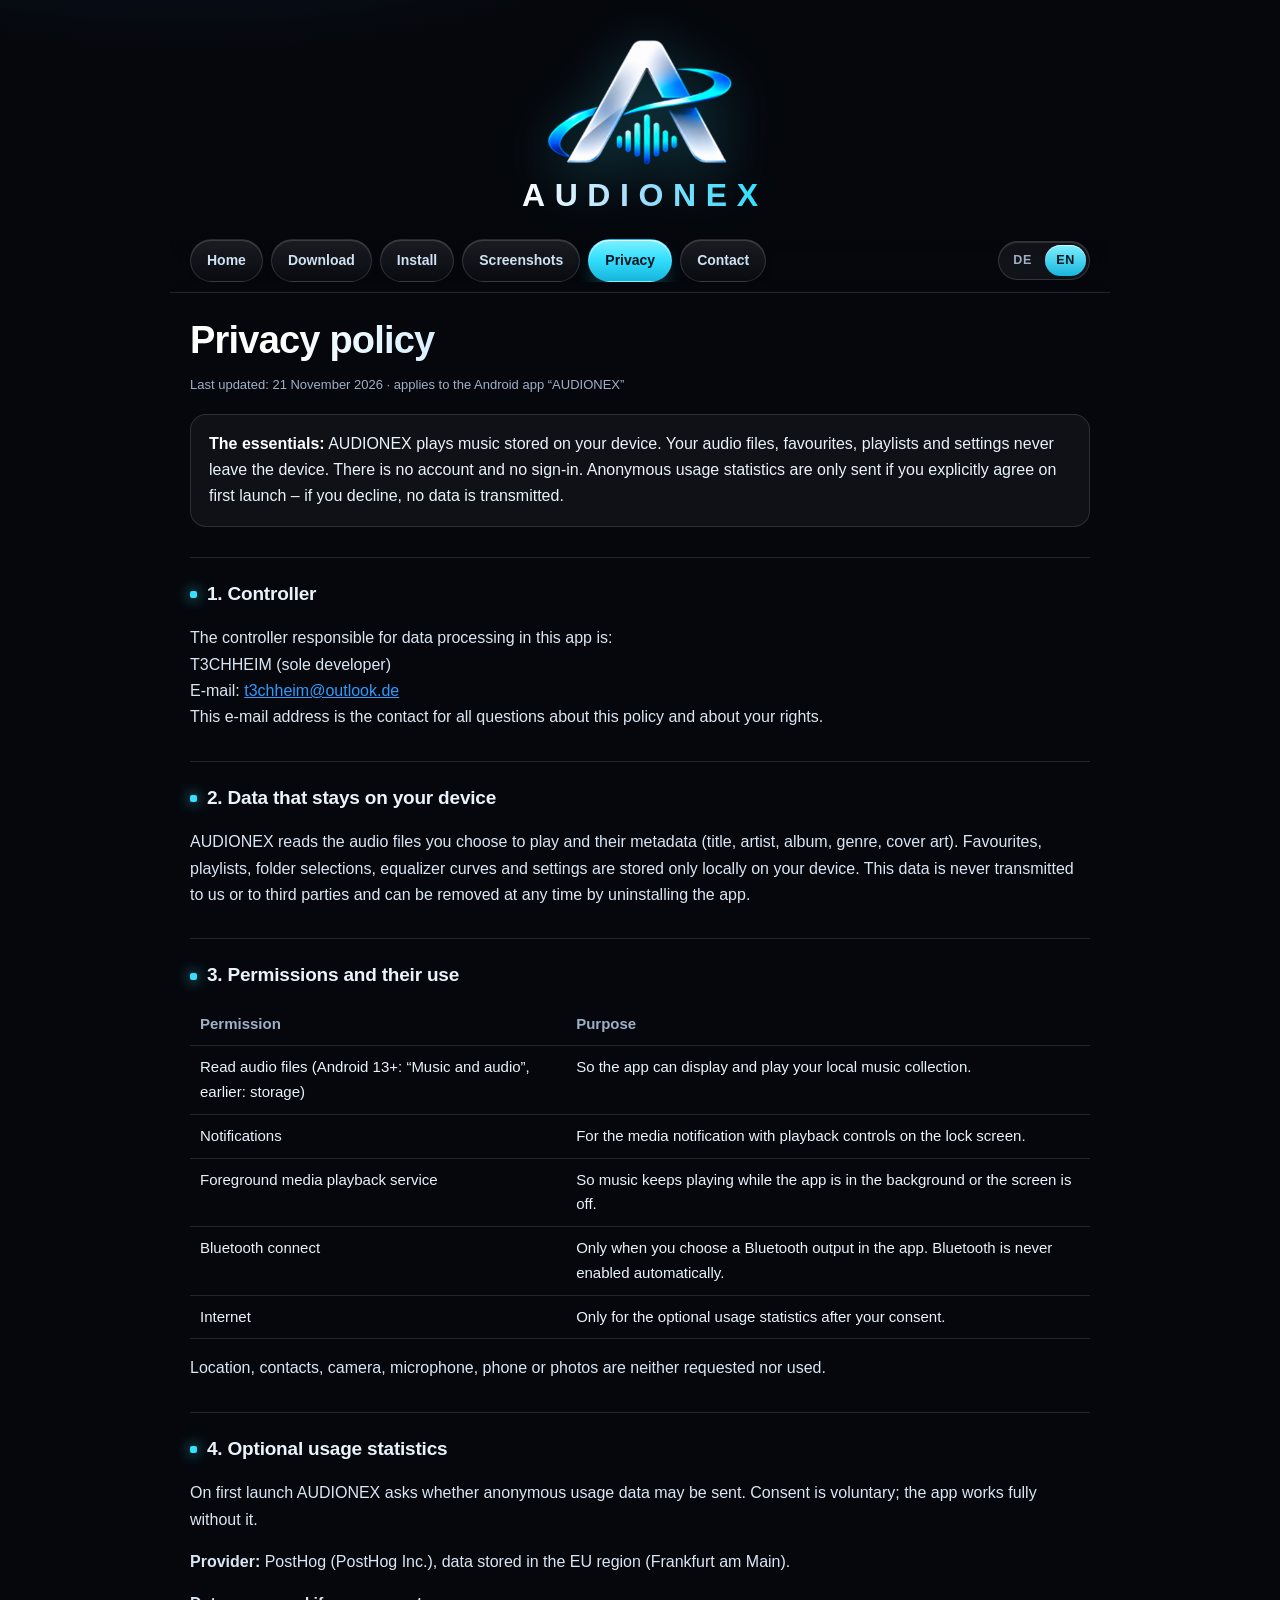
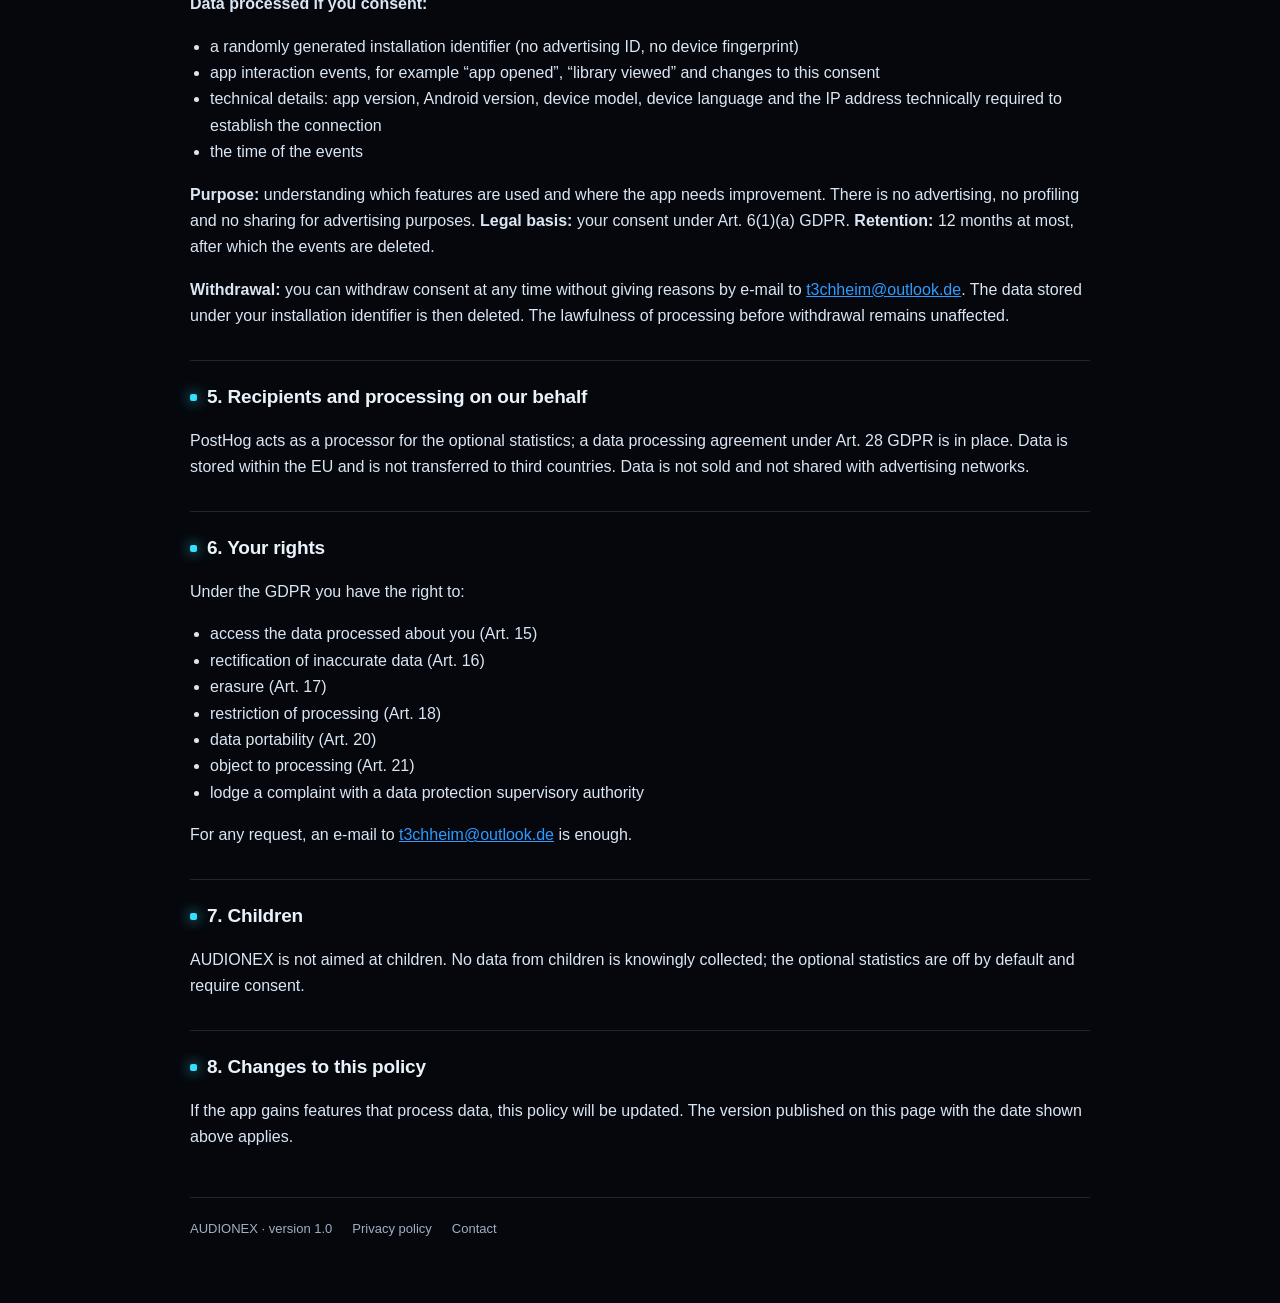
==== datenschutz.html @ c5ea3b35 "Add files via upload" ====
<!DOCTYPE html>
<html lang="de" data-title-de="Datenschutzerklärung – AUDIONEX" data-title-en="Privacy policy – AUDIONEX">
<head>
<meta charset="utf-8">
<meta name="viewport" content="width=device-width, initial-scale=1">
<title>Datenschutzerklärung – AUDIONEX</title>
<meta name="description" content="Datenschutzerklärung der Android-App AUDIONEX: lokale Musikwiedergabe, optionale anonyme Nutzungsstatistik, keine Konten.">
<link rel="icon" href="logo-mark.png" type="image/png">
<link rel="stylesheet" href="style.css">
</head>
<body>
<main>
  <header class="site-header">
    <a href="index.html"><img class="logo" src="logo-mark.png" alt="AUDIONEX Logo" width="560" height="380"></a>
    <a href="index.html" class="wordmark">AUDIONEX</a>
  </header>

  <div class="nav-wrap">
    <nav class="nav" aria-label="Navigation">
      <a href="index.html" data-de="Start" data-en="Home">Start</a>
      <a href="download.html" data-de="Download" data-en="Download">Download</a>
      <a href="installieren.html" data-de="Installieren" data-en="Install">Installieren</a>
      <a href="screenshots.html" data-de="Screenshots" data-en="Screenshots">Screenshots</a>
      <a href="datenschutz.html" aria-current="page" data-de="Datenschutz" data-en="Privacy">Datenschutz</a>
      <a href="kontakt.html" data-de="Kontakt" data-en="Contact">Kontakt</a>
    </nav>
    <div class="lang" role="group" aria-label="Sprache / Language">
      <button type="button" data-lang="de" class="active">DE</button>
      <button type="button" data-lang="en">EN</button>
    </div>
  </div>

  <h1 data-de="Datenschutzerklärung" data-en="Privacy policy">Datenschutzerklärung</h1>
  <div class="stand"
       data-de="Stand: 21. November 2026 · gilt für die Android-App „AUDIONEX“"
       data-en="Last updated: 21 November 2026 · applies to the Android app “AUDIONEX”">
    Stand: 21. November 2026 · gilt für die Android-App „AUDIONEX“
  </div>

  <!-- ================= Deutsch ================= -->
  <div class="prose" data-lang-block="de">
    <div class="box">
      <strong>Das Wichtigste in Kürze:</strong> AUDIONEX spielt Musik ab, die auf deinem Gerät liegt.
      Deine Musikdateien, Favoriten, Playlists und Einstellungen verlassen das Gerät nicht.
      Es gibt kein Konto und keine Anmeldung. Eine anonyme Nutzungsstatistik wird nur gesendet,
      wenn du beim ersten Start ausdrücklich zustimmst – lehnst du ab, werden keine Daten übertragen.
    </div>

    <h2>1. Verantwortlicher</h2>
    <p>
      Verantwortlich für die Datenverarbeitung in dieser App ist:<br>
      T3CHHEIM (Einzelentwickler)<br>
      E-Mail: <a href="mailto:t3chheim@outlook.de">t3chheim@outlook.de</a><br>
      Kontakt für alle Fragen zu dieser Erklärung und zu deinen Rechten ist diese E-Mail-Adresse.
    </p>

    <h2>2. Welche Daten auf deinem Gerät bleiben</h2>
    <p>
      AUDIONEX liest die Audiodateien, die du zum Abspielen auswählst, sowie die dazugehörigen
      Metadaten (Titel, Künstler, Album, Genre, Cover). Favoriten, Playlists, Ordnermarkierungen,
      Equalizer-Kurven und Einstellungen werden ausschließlich lokal auf deinem Gerät gespeichert.
      Diese Daten werden nicht an uns oder an Dritte übertragen und können jederzeit durch Löschen
      der App entfernt werden.
    </p>

    <h2>3. Berechtigungen und ihre Verwendung</h2>
    <table>
      <tr><th>Berechtigung</th><th>Wofür</th></tr>
      <tr>
        <td>Audiodateien lesen (Android 13+: „Musik und Audio“, davor: Speicher)</td>
        <td>Damit die App deine lokale Musiksammlung anzeigen und abspielen kann.</td>
      </tr>
      <tr>
        <td>Benachrichtigungen</td>
        <td>Für die Medien-Benachrichtigung mit den Wiedergabetasten auf dem Sperrbildschirm.</td>
      </tr>
      <tr>
        <td>Vordergrunddienst für Medienwiedergabe</td>
        <td>Damit die Musik weiterläuft, wenn die App im Hintergrund oder das Display aus ist.</td>
      </tr>
      <tr>
        <td>Bluetooth verbinden</td>
        <td>Nur wenn du in der App eine Bluetooth-Ausgabe auswählst. Bluetooth wird nicht automatisch aktiviert.</td>
      </tr>
      <tr>
        <td>Internet</td>
        <td>Ausschließlich für die optionale Nutzungsstatistik nach deiner Zustimmung.</td>
      </tr>
    </table>
    <p>
      Standort, Kontakte, Kamera, Mikrofon, Telefon oder Fotos werden nicht angefragt und nicht genutzt.
    </p>

    <h2>4. Optionale Nutzungsstatistik</h2>
    <p>
      Beim ersten Start fragt AUDIONEX, ob anonyme Nutzungsdaten gesendet werden dürfen. Diese
      Zustimmung ist freiwillig; die App funktioniert ohne sie vollständig.
    </p>
    <p>
      <strong>Anbieter:</strong> PostHog (PostHog Inc.), Datenhaltung in der EU-Region
      (Frankfurt am Main).
    </p>
    <p><strong>Verarbeitete Daten, wenn du zustimmst:</strong></p>
    <ul>
      <li>eine zufällig erzeugte Installationskennung (keine Werbe-ID, kein Gerätefingerabdruck)</li>
      <li>Ereignisse zur Bedienung der App, zum Beispiel „App geöffnet“, „Bibliothek angesehen“
        und die Änderung dieser Einwilligung</li>
      <li>technische Angaben: App-Version, Android-Version, Gerätemodell, Gerätesprache sowie die
        beim Verbindungsaufbau technisch übertragene IP-Adresse</li>
      <li>Zeitpunkt der Ereignisse</li>
    </ul>
    <p>
      <strong>Zweck:</strong> Erkennen, welche Funktionen genutzt werden und wo die App verbessert
      werden muss. Es findet keine Werbung, kein Profiling und keine Weitergabe zu Werbezwecken
      statt. <strong>Rechtsgrundlage:</strong> deine Einwilligung nach Art. 6 Abs. 1 lit. a DSGVO.
      <strong>Speicherdauer:</strong> höchstens 12 Monate, danach werden die Ereignisse gelöscht.
    </p>
    <p>
      <strong>Widerruf:</strong> Du kannst die Einwilligung jederzeit ohne Angabe von Gründen per
      E-Mail an <a href="mailto:t3chheim@outlook.de">t3chheim@outlook.de</a> widerrufen. Die zu
      deiner Installationskennung gespeicherten Daten werden dann gelöscht. Die Rechtmäßigkeit der
      bis zum Widerruf erfolgten Verarbeitung bleibt davon unberührt.
    </p>

    <h2>5. Empfänger und Auftragsverarbeitung</h2>
    <p>
      Für die optionale Statistik wird PostHog als Auftragsverarbeiter eingesetzt; mit dem Anbieter
      besteht ein Vertrag zur Auftragsverarbeitung nach Art. 28 DSGVO. Die Datenhaltung erfolgt in
      der EU. Eine Übermittlung in Drittländer findet nicht statt. Daten werden nicht verkauft und
      nicht an Werbenetzwerke weitergegeben.
    </p>

    <h2>6. Deine Rechte</h2>
    <p>Du hast nach der DSGVO das Recht auf:</p>
    <ul>
      <li>Auskunft über die zu dir verarbeiteten Daten (Art. 15)</li>
      <li>Berichtigung unrichtiger Daten (Art. 16)</li>
      <li>Löschung (Art. 17)</li>
      <li>Einschränkung der Verarbeitung (Art. 18)</li>
      <li>Datenübertragbarkeit (Art. 20)</li>
      <li>Widerspruch gegen die Verarbeitung (Art. 21)</li>
      <li>Beschwerde bei einer Datenschutz-Aufsichtsbehörde deines Bundeslandes</li>
    </ul>
    <p>
      Für alle Anfragen genügt eine E-Mail an
      <a href="mailto:t3chheim@outlook.de">t3chheim@outlook.de</a>.
    </p>

    <h2>7. Kinder</h2>
    <p>
      AUDIONEX richtet sich nicht gezielt an Kinder. Es werden wissentlich keine Daten von Kindern
      erhoben; die optionale Statistik ist standardmäßig aus und erfordert eine Zustimmung.
    </p>

    <h2>8. Änderungen dieser Erklärung</h2>
    <p>
      Wird die App um Funktionen erweitert, die Daten verarbeiten, wird diese Erklärung angepasst.
      Es gilt jeweils die auf dieser Seite veröffentlichte Fassung mit dem oben genannten Stand.
    </p>
  </div>

  <!-- ================= English ================= -->
  <div class="prose" data-lang-block="en">
    <div class="box">
      <strong>The essentials:</strong> AUDIONEX plays music stored on your device. Your audio files,
      favourites, playlists and settings never leave the device. There is no account and no
      sign-in. Anonymous usage statistics are only sent if you explicitly agree on first launch –
      if you decline, no data is transmitted.
    </div>

    <h2>1. Controller</h2>
    <p>
      The controller responsible for data processing in this app is:<br>
      T3CHHEIM (sole developer)<br>
      E-mail: <a href="mailto:t3chheim@outlook.de">t3chheim@outlook.de</a><br>
      This e-mail address is the contact for all questions about this policy and about your rights.
    </p>

    <h2>2. Data that stays on your device</h2>
    <p>
      AUDIONEX reads the audio files you choose to play and their metadata (title, artist, album,
      genre, cover art). Favourites, playlists, folder selections, equalizer curves and settings are
      stored only locally on your device. This data is never transmitted to us or to third parties
      and can be removed at any time by uninstalling the app.
    </p>

    <h2>3. Permissions and their use</h2>
    <table>
      <tr><th>Permission</th><th>Purpose</th></tr>
      <tr>
        <td>Read audio files (Android 13+: “Music and audio”, earlier: storage)</td>
        <td>So the app can display and play your local music collection.</td>
      </tr>
      <tr>
        <td>Notifications</td>
        <td>For the media notification with playback controls on the lock screen.</td>
      </tr>
      <tr>
        <td>Foreground media playback service</td>
        <td>So music keeps playing while the app is in the background or the screen is off.</td>
      </tr>
      <tr>
        <td>Bluetooth connect</td>
        <td>Only when you choose a Bluetooth output in the app. Bluetooth is never enabled automatically.</td>
      </tr>
      <tr>
        <td>Internet</td>
        <td>Only for the optional usage statistics after your consent.</td>
      </tr>
    </table>
    <p>
      Location, contacts, camera, microphone, phone or photos are neither requested nor used.
    </p>

    <h2>4. Optional usage statistics</h2>
    <p>
      On first launch AUDIONEX asks whether anonymous usage data may be sent. Consent is voluntary;
      the app works fully without it.
    </p>
    <p>
      <strong>Provider:</strong> PostHog (PostHog Inc.), data stored in the EU region
      (Frankfurt am Main).
    </p>
    <p><strong>Data processed if you consent:</strong></p>
    <ul>
      <li>a randomly generated installation identifier (no advertising ID, no device fingerprint)</li>
      <li>app interaction events, for example “app opened”, “library viewed” and changes to this consent</li>
      <li>technical details: app version, Android version, device model, device language and the IP
        address technically required to establish the connection</li>
      <li>the time of the events</li>
    </ul>
    <p>
      <strong>Purpose:</strong> understanding which features are used and where the app needs
      improvement. There is no advertising, no profiling and no sharing for advertising purposes.
      <strong>Legal basis:</strong> your consent under Art. 6(1)(a) GDPR.
      <strong>Retention:</strong> 12 months at most, after which the events are deleted.
    </p>
    <p>
      <strong>Withdrawal:</strong> you can withdraw consent at any time without giving reasons by
      e-mail to <a href="mailto:t3chheim@outlook.de">t3chheim@outlook.de</a>. The data stored under
      your installation identifier is then deleted. The lawfulness of processing before withdrawal
      remains unaffected.
    </p>

    <h2>5. Recipients and processing on our behalf</h2>
    <p>
      PostHog acts as a processor for the optional statistics; a data processing agreement under
      Art. 28 GDPR is in place. Data is stored within the EU and is not transferred to third
      countries. Data is not sold and not shared with advertising networks.
    </p>

    <h2>6. Your rights</h2>
    <p>Under the GDPR you have the right to:</p>
    <ul>
      <li>access the data processed about you (Art. 15)</li>
      <li>rectification of inaccurate data (Art. 16)</li>
      <li>erasure (Art. 17)</li>
      <li>restriction of processing (Art. 18)</li>
      <li>data portability (Art. 20)</li>
      <li>object to processing (Art. 21)</li>
      <li>lodge a complaint with a data protection supervisory authority</li>
    </ul>
    <p>
      For any request, an e-mail to
      <a href="mailto:t3chheim@outlook.de">t3chheim@outlook.de</a> is enough.
    </p>

    <h2>7. Children</h2>
    <p>
      AUDIONEX is not aimed at children. No data from children is knowingly collected; the optional
      statistics are off by default and require consent.
    </p>

    <h2>8. Changes to this policy</h2>
    <p>
      If the app gains features that process data, this policy will be updated. The version
      published on this page with the date shown above applies.
    </p>
  </div>

  <footer>
    <span data-de="AUDIONEX · Version 1.0" data-en="AUDIONEX · version 1.0">AUDIONEX · Version 1.0</span>
    <a href="datenschutz.html" data-de="Datenschutzerklärung" data-en="Privacy policy">Datenschutzerklärung</a>
    <a href="kontakt.html" data-de="Kontakt" data-en="Contact">Kontakt</a>
  </footer>
</main>
<script src="site.js"></script>
</body>
</html>
---- style.css ----
/* AUDIONEX – gemeinsames Stylesheet für alle Seiten der GitHub-Pages-Site */

:root {
  --ink: #05070c;
  --card: rgba(255, 255, 255, 0.045);
  --line: rgba(255, 255, 255, 0.12);
  --ice: #eaf2fb;
  --muted: #9fb0c6;
  --blue: #2e9bff;
  --cyan: #35e0ff;
}

* { box-sizing: border-box; }
html { scroll-behavior: smooth; }

body {
  margin: 0;
  padding: 34px 20px 64px;
  background:
    radial-gradient(1100px 560px at 15% -10%, #12253c 0%, var(--ink) 62%),
    radial-gradient(900px 500px at 100% 10%, rgba(53, 224, 255, 0.10) 0%, transparent 60%),
    var(--ink);
  color: var(--ice);
  font-family: -apple-system, BlinkMacSystemFont, "Segoe UI", Roboto, Arial, sans-serif;
  line-height: 1.65;
  font-size: 16px;
  -webkit-font-smoothing: antialiased;
  min-height: 100vh;
}

main { max-width: 900px; margin: 0 auto; }

/* ---------- Kopfbereich ---------- */
.site-header {
  display: flex;
  flex-direction: column;
  align-items: center;
  text-align: center;
  padding: 6px 0 18px;
}
.logo {
  width: clamp(130px, 28vw, 184px);
  height: auto;
  display: block;
  filter: drop-shadow(0 14px 30px rgba(53, 224, 255, 0.30));
}
.wordmark {
  margin: 14px 0 0;
  padding-left: 0.3em;
  font-size: clamp(22px, 5.6vw, 32px);
  font-weight: 800;
  letter-spacing: 0.3em;
  text-transform: uppercase;
  line-height: 1;
  background: linear-gradient(100deg, #ffffff 6%, #a9defd 48%, var(--cyan) 92%);
  -webkit-background-clip: text;
  background-clip: text;
  color: transparent;
}
.site-header a { text-decoration: none; }

/* ---------- Navigation ---------- */
.nav-wrap {
  position: sticky;
  top: 0;
  z-index: 20;
  display: flex;
  align-items: center;
  gap: 12px;
  margin: 0 -20px 26px;
  padding: 10px 20px;
  background: linear-gradient(180deg, rgba(5, 7, 12, 0.94), rgba(5, 7, 12, 0.74));
  backdrop-filter: blur(14px);
  -webkit-backdrop-filter: blur(14px);
  border-bottom: 1px solid var(--line);
}
.nav {
  display: flex;
  flex: 1 1 auto;
  gap: 8px;
  overflow-x: auto;
  scrollbar-width: none;
  -webkit-overflow-scrolling: touch;
}
.nav::-webkit-scrollbar { display: none; }
.nav a {
  flex: 0 0 auto;
  padding: 9px 16px;
  border-radius: 999px;
  text-decoration: none;
  color: #cfe2f5;
  font-size: 14px;
  font-weight: 600;
  white-space: nowrap;
  border: 1px solid rgba(255, 255, 255, 0.13);
  background: linear-gradient(180deg, rgba(255, 255, 255, 0.09), rgba(255, 255, 255, 0.02));
  box-shadow: inset 0 1px 0 rgba(255, 255, 255, 0.14), 0 8px 18px -14px rgba(0, 0, 0, 0.9);
  transition: color .16s ease, background .16s ease, border-color .16s ease, box-shadow .16s ease, transform .16s ease;
}
.nav a:hover { transform: translateY(-1px); }
.nav a:hover,
.nav a[aria-current="page"] {
  color: #04121b;
  border-color: transparent;
  background: linear-gradient(180deg, #7ef0ff 0%, var(--cyan) 45%, #17b6dd 100%);
  box-shadow: 0 1px 0 rgba(255, 255, 255, 0.8) inset, 0 12px 26px -12px rgba(53, 224, 255, 0.75);
}
.nav a[aria-current="page"] { cursor: default; }

/* ---------- Sprachumschalter ---------- */
.lang {
  flex: 0 0 auto;
  display: flex;
  gap: 2px;
  padding: 3px;
  border-radius: 999px;
  border: 1px solid rgba(255, 255, 255, 0.14);
  background: rgba(255, 255, 255, 0.05);
  box-shadow: inset 0 1px 0 rgba(255, 255, 255, 0.12);
}
.lang button {
  appearance: none;
  border: 0;
  cursor: pointer;
  padding: 5px 11px;
  border-radius: 999px;
  background: transparent;
  color: var(--muted);
  font: inherit;
  font-size: 12.5px;
  font-weight: 800;
  letter-spacing: 0.06em;
  transition: color .15s ease, background .15s ease;
}
.lang button.active {
  color: #04121b;
  background: linear-gradient(180deg, #7ef0ff, #17b6dd);
  box-shadow: 0 1px 0 rgba(255, 255, 255, 0.6) inset;
}

/* ---------- Typografie ---------- */
h1 {
  font-size: clamp(27px, 6.6vw, 38px);
  line-height: 1.14;
  margin: 6px 0 12px;
  letter-spacing: -0.8px;
  background: linear-gradient(100deg, #ffffff 10%, #9fd8ff 55%, var(--cyan) 95%);
  -webkit-background-clip: text;
  background-clip: text;
  color: transparent;
}
.hero { text-align: center; margin-bottom: 10px; }
.hero .lead { margin-left: auto; margin-right: auto; }

h2 {
  font-size: 19px;
  margin: 34px 0 12px;
  letter-spacing: -0.2px;
}
h2::before {
  content: "";
  display: inline-block;
  width: 7px;
  height: 7px;
  margin-right: 10px;
  border-radius: 2px;
  background: var(--cyan);
  box-shadow: 0 0 14px var(--cyan);
  vertical-align: middle;
}
h3 { font-size: 16px; margin: 22px 0 6px; }

.lead { color: var(--muted); margin: 0; max-width: 620px; }
.stand { color: var(--muted); font-size: 13px; margin-top: 6px; }
p, li { color: #dbe6f4; }
a { color: var(--blue); }

/* ---------- Bausteine ---------- */
.panel {
  position: relative;
  background: linear-gradient(160deg, rgba(255, 255, 255, 0.07), rgba(255, 255, 255, 0.02));
  border: 1px solid var(--line);
  border-radius: 22px;
  padding: 24px;
  margin: 22px 0;
  box-shadow: 0 22px 60px -30px rgba(0, 0, 0, 0.9), inset 0 1px 0 rgba(255, 255, 255, 0.09);
  backdrop-filter: blur(10px);
}

.btn {
  display: inline-flex;
  align-items: center;
  gap: 12px;
  padding: 17px 30px;
  border-radius: 999px;
  text-decoration: none;
  font-weight: 700;
  font-size: 17px;
  letter-spacing: 0.2px;
  color: #04121b;
  background: linear-gradient(180deg, #7ef0ff 0%, var(--cyan) 42%, #17b6dd 100%);
  box-shadow:
    0 1px 0 rgba(255, 255, 255, 0.7) inset,
    0 -2px 8px rgba(0, 40, 60, 0.35) inset,
    0 14px 34px -10px rgba(53, 224, 255, 0.55),
    0 0 0 1px rgba(53, 224, 255, 0.35);
  transition: transform .16s ease, box-shadow .16s ease;
}
.btn:hover {
  transform: translateY(-2px);
  box-shadow:
    0 1px 0 rgba(255, 255, 255, 0.8) inset,
    0 -2px 8px rgba(0, 40, 60, 0.3) inset,
    0 20px 44px -10px rgba(53, 224, 255, 0.75),
    0 0 0 1px rgba(53, 224, 255, 0.5);
}
.btn:active { transform: translateY(0); }
.btn .ico { font-size: 19px; line-height: 1; }

.btn.secondary {
  color: #dff2ff;
  background: linear-gradient(180deg, rgba(255, 255, 255, 0.10), rgba(255, 255, 255, 0.03));
  box-shadow: inset 0 1px 0 rgba(255, 255, 255, 0.16), 0 12px 28px -18px rgba(0, 0, 0, 0.9);
  border: 1px solid rgba(255, 255, 255, 0.16);
}
.btn.secondary:hover { box-shadow: inset 0 1px 0 rgba(255, 255, 255, 0.22), 0 16px 34px -18px rgba(53, 224, 255, 0.6); }

.actions { display: flex; flex-wrap: wrap; gap: 12px; justify-content: center; align-items: center; }

.download { display: flex; flex-wrap: wrap; gap: 18px; align-items: center; }
.meta { display: grid; gap: 2px; font-size: 13px; color: var(--muted); }
.meta b { color: var(--ice); font-weight: 600; }

ol { padding-left: 22px; margin: 0; }
ol li { margin: 10px 0; padding-left: 4px; }
ol li strong, ul li strong { color: #fff; }
ul { padding-left: 20px; }

.warn {
  border-left: 3px solid var(--blue);
  background: rgba(46, 155, 255, 0.10);
  border-radius: 0 14px 14px 0;
  padding: 14px 18px;
  color: #cfe2f5;
  font-size: 14.5px;
  margin: 22px 0;
}

/* Karten für die Startseite */
.cards {
  display: grid;
  grid-template-columns: repeat(auto-fit, minmax(228px, 1fr));
  gap: 14px;
  margin-top: 8px;
}
.card {
  display: block;
  text-decoration: none;
  color: inherit;
  padding: 20px;
  border-radius: 20px;
  border: 1px solid var(--line);
  background: linear-gradient(160deg, rgba(255, 255, 255, 0.06), rgba(255, 255, 255, 0.015));
  box-shadow: inset 0 1px 0 rgba(255, 255, 255, 0.08), 0 16px 40px -30px rgba(0, 0, 0, 0.9);
  transition: transform .18s ease, border-color .18s ease, box-shadow .18s ease;
}
.card:hover {
  transform: translateY(-3px);
  border-color: rgba(53, 224, 255, 0.42);
  box-shadow: inset 0 1px 0 rgba(255, 255, 255, 0.12), 0 22px 46px -26px rgba(53, 224, 255, 0.35);
}
.card .kicker {
  font-size: 11.5px;
  letter-spacing: 2.4px;
  text-transform: uppercase;
  color: var(--cyan);
  font-weight: 700;
}
.card h3 { margin: 8px 0 6px; color: #fff; }
.card p { margin: 0; color: var(--muted); font-size: 14px; }

/* Screenshot-Galerie */
.gallery {
  display: grid;
  grid-template-columns: repeat(auto-fit, minmax(158px, 1fr));
  gap: 14px;
}
figure { margin: 0; }
.shot {
  display: block;
  border-radius: 18px;
  overflow: hidden;
  border: 1px solid var(--line);
  background: #0a1421;
  box-shadow: 0 16px 40px -22px rgba(0, 0, 0, 0.95), inset 0 1px 0 rgba(255, 255, 255, 0.06);
  transition: transform .18s ease, border-color .18s ease;
}
.shot:hover { transform: translateY(-3px); border-color: rgba(53, 224, 255, 0.45); }
.shot img { display: block; width: 100%; height: auto; }
figcaption { color: var(--muted); font-size: 12.5px; margin-top: 8px; text-align: center; }

/* Fließtext der Datenschutzerklärung */
.prose h2 { margin-top: 30px; padding-top: 20px; border-top: 1px solid var(--line); }
.prose table { width: 100%; border-collapse: collapse; margin: 12px 0; font-size: 15px; }
.prose th, .prose td {
  text-align: left;
  padding: 9px 10px;
  border-bottom: 1px solid var(--line);
  vertical-align: top;
}
.prose th { color: var(--muted); font-weight: 600; }
.prose .box {
  background: rgba(255, 255, 255, 0.045);
  border: 1px solid var(--line);
  border-radius: 16px;
  padding: 16px 18px;
  margin: 18px 0;
}
.prose .box strong { color: #fff; }

/* ---------- Fußbereich ---------- */
footer {
  margin-top: 46px;
  padding-top: 20px;
  border-top: 1px solid var(--line);
  color: var(--muted);
  font-size: 13px;
  display: flex;
  flex-wrap: wrap;
  gap: 8px 20px;
}
footer a { color: var(--muted); text-decoration: none; }
footer a:hover { color: var(--cyan); }

@media (max-width: 520px) {
  body { padding: 26px 16px 56px; }
  .nav-wrap { margin-left: -16px; margin-right: -16px; padding: 10px 16px; }
  .panel { padding: 20px; border-radius: 20px; }
  .btn { padding: 15px 24px; font-size: 16px; }
}
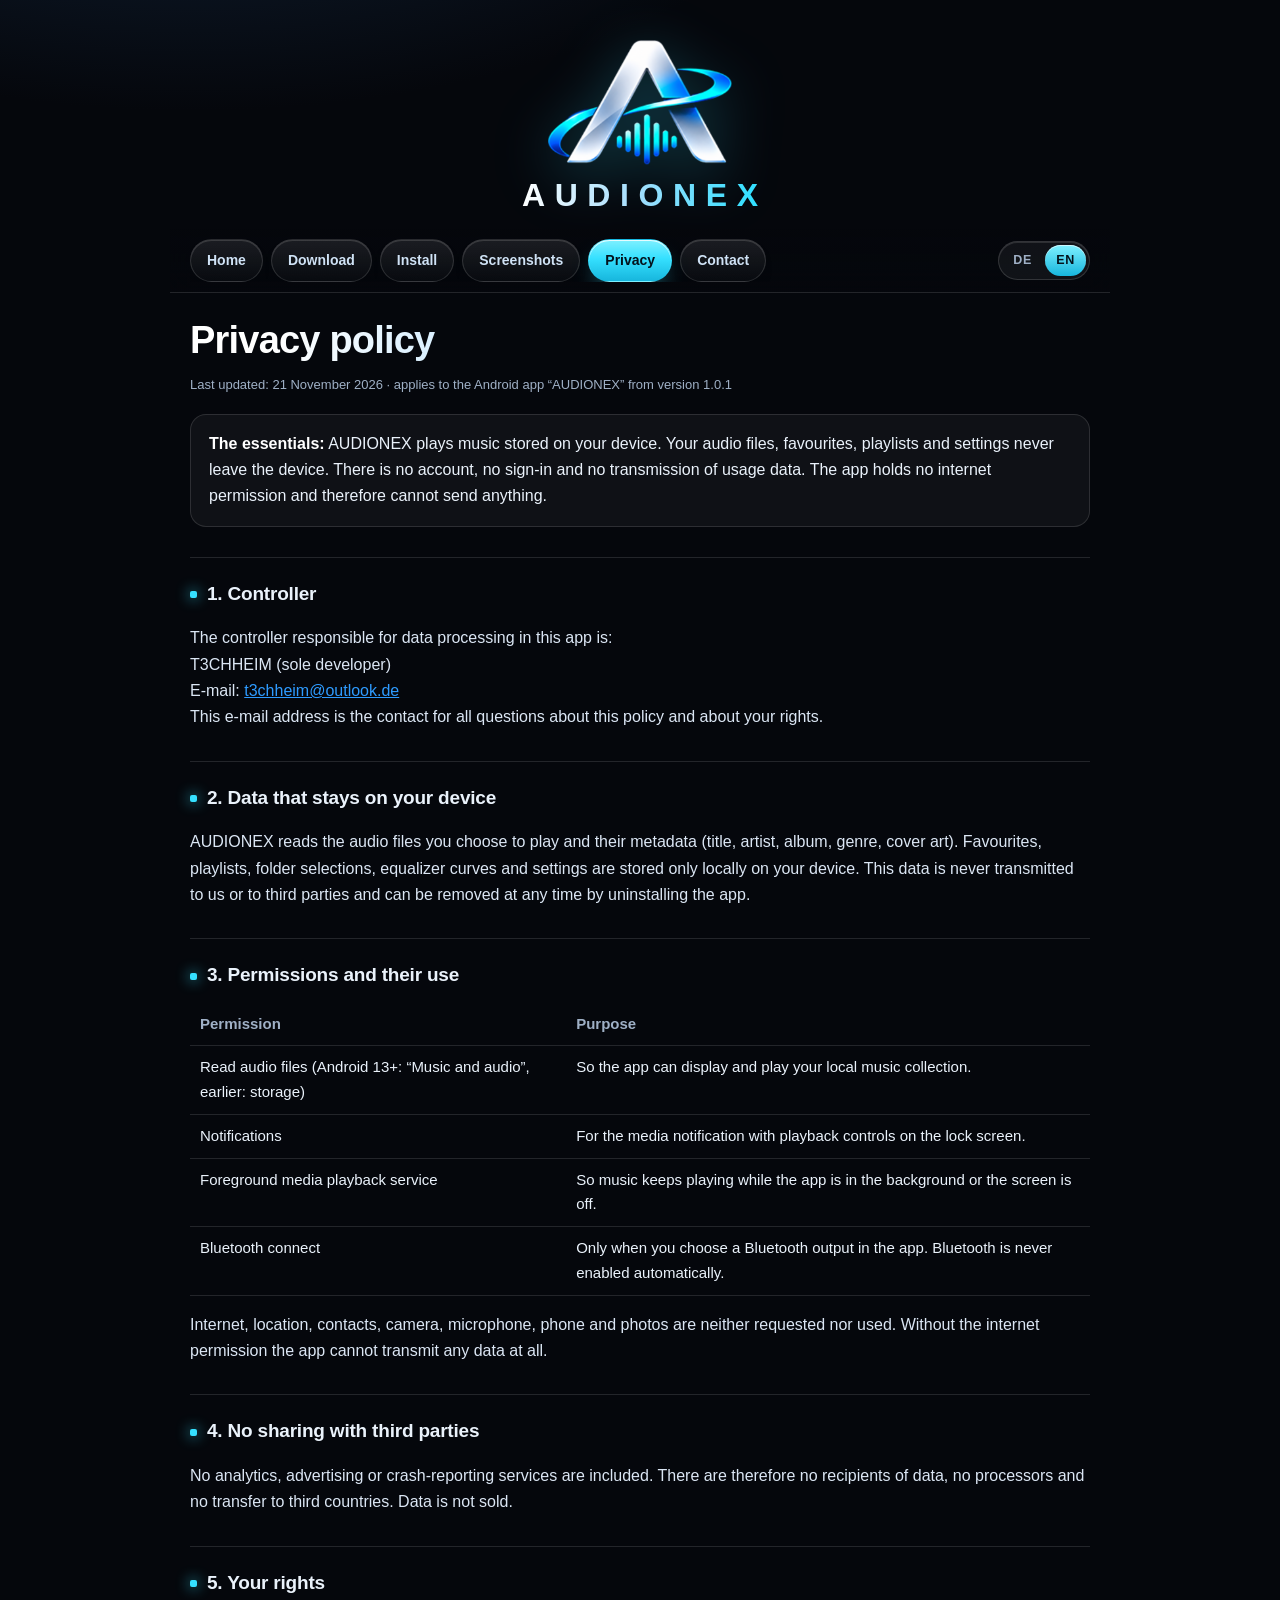
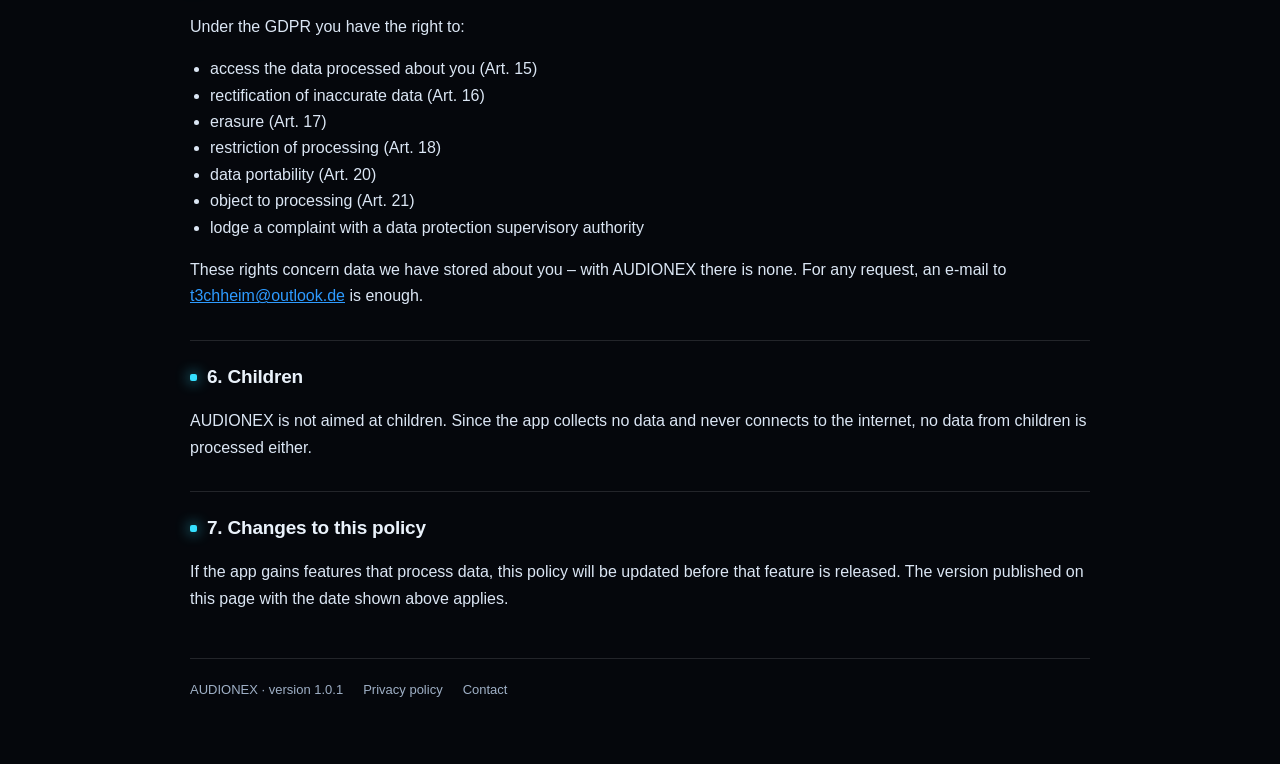
==== commit f323e0e0: "Add files via upload" ====
--- a/datenschutz.html
+++ b/datenschutz.html
@@ -4,7 +4,7 @@
 <meta charset="utf-8">
 <meta name="viewport" content="width=device-width, initial-scale=1">
 <title>Datenschutzerklärung – AUDIONEX</title>
-<meta name="description" content="Datenschutzerklärung der Android-App AUDIONEX: lokale Musikwiedergabe, optionale anonyme Nutzungsstatistik, keine Konten.">
+<meta name="description" content="Datenschutzerklärung der Android-App AUDIONEX: Musikwiedergabe ausschließlich lokal, kein Konto, keine Übertragung von Daten.">
 <link rel="icon" href="logo-mark.png" type="image/png">
 <link rel="stylesheet" href="style.css">
 </head>
@@ -32,9 +32,9 @@
 
   <h1 data-de="Datenschutzerklärung" data-en="Privacy policy">Datenschutzerklärung</h1>
   <div class="stand"
-       data-de="Stand: 21. November 2026 · gilt für die Android-App „AUDIONEX“"
-       data-en="Last updated: 21 November 2026 · applies to the Android app “AUDIONEX”">
-    Stand: 21. November 2026 · gilt für die Android-App „AUDIONEX“
+       data-de="Stand: 21. November 2026 · gilt für die Android-App „AUDIONEX“ ab Version 1.0.1"
+       data-en="Last updated: 21 November 2026 · applies to the Android app “AUDIONEX” from version 1.0.1">
+    Stand: 21. November 2026 · gilt für die Android-App „AUDIONEX“ ab Version 1.0.1
   </div>
 
   <!-- ================= Deutsch ================= -->
@@ -42,8 +42,8 @@
     <div class="box">
       <strong>Das Wichtigste in Kürze:</strong> AUDIONEX spielt Musik ab, die auf deinem Gerät liegt.
       Deine Musikdateien, Favoriten, Playlists und Einstellungen verlassen das Gerät nicht.
-      Es gibt kein Konto und keine Anmeldung. Eine anonyme Nutzungsstatistik wird nur gesendet,
-      wenn du beim ersten Start ausdrücklich zustimmst – lehnst du ab, werden keine Daten übertragen.
+      Es gibt kein Konto, keine Anmeldung und keine Übertragung von Nutzungsdaten. Die App besitzt
+      keine Internet-Berechtigung und kann deshalb gar nichts senden.
     </div>
 
     <h2>1. Verantwortlicher</h2>
@@ -82,55 +82,20 @@
         <td>Bluetooth verbinden</td>
         <td>Nur wenn du in der App eine Bluetooth-Ausgabe auswählst. Bluetooth wird nicht automatisch aktiviert.</td>
       </tr>
-      <tr>
-        <td>Internet</td>
-        <td>Ausschließlich für die optionale Nutzungsstatistik nach deiner Zustimmung.</td>
-      </tr>
     </table>
     <p>
-      Standort, Kontakte, Kamera, Mikrofon, Telefon oder Fotos werden nicht angefragt und nicht genutzt.
-    </p>
-
-    <h2>4. Optionale Nutzungsstatistik</h2>
-    <p>
-      Beim ersten Start fragt AUDIONEX, ob anonyme Nutzungsdaten gesendet werden dürfen. Diese
-      Zustimmung ist freiwillig; die App funktioniert ohne sie vollständig.
-    </p>
-    <p>
-      <strong>Anbieter:</strong> PostHog (PostHog Inc.), Datenhaltung in der EU-Region
-      (Frankfurt am Main).
-    </p>
-    <p><strong>Verarbeitete Daten, wenn du zustimmst:</strong></p>
-    <ul>
-      <li>eine zufällig erzeugte Installationskennung (keine Werbe-ID, kein Gerätefingerabdruck)</li>
-      <li>Ereignisse zur Bedienung der App, zum Beispiel „App geöffnet“, „Bibliothek angesehen“
-        und die Änderung dieser Einwilligung</li>
-      <li>technische Angaben: App-Version, Android-Version, Gerätemodell, Gerätesprache sowie die
-        beim Verbindungsaufbau technisch übertragene IP-Adresse</li>
-      <li>Zeitpunkt der Ereignisse</li>
-    </ul>
-    <p>
-      <strong>Zweck:</strong> Erkennen, welche Funktionen genutzt werden und wo die App verbessert
-      werden muss. Es findet keine Werbung, kein Profiling und keine Weitergabe zu Werbezwecken
-      statt. <strong>Rechtsgrundlage:</strong> deine Einwilligung nach Art. 6 Abs. 1 lit. a DSGVO.
-      <strong>Speicherdauer:</strong> höchstens 12 Monate, danach werden die Ereignisse gelöscht.
-    </p>
-    <p>
-      <strong>Widerruf:</strong> Du kannst die Einwilligung jederzeit ohne Angabe von Gründen per
-      E-Mail an <a href="mailto:t3chheim@outlook.de">t3chheim@outlook.de</a> widerrufen. Die zu
-      deiner Installationskennung gespeicherten Daten werden dann gelöscht. Die Rechtmäßigkeit der
-      bis zum Widerruf erfolgten Verarbeitung bleibt davon unberührt.
-    </p>
-
-    <h2>5. Empfänger und Auftragsverarbeitung</h2>
-    <p>
-      Für die optionale Statistik wird PostHog als Auftragsverarbeiter eingesetzt; mit dem Anbieter
-      besteht ein Vertrag zur Auftragsverarbeitung nach Art. 28 DSGVO. Die Datenhaltung erfolgt in
-      der EU. Eine Übermittlung in Drittländer findet nicht statt. Daten werden nicht verkauft und
-      nicht an Werbenetzwerke weitergegeben.
-    </p>
-
-    <h2>6. Deine Rechte</h2>
+      Internet, Standort, Kontakte, Kamera, Mikrofon, Telefon oder Fotos werden nicht angefragt und
+      nicht genutzt. Ohne Internet-Berechtigung kann die App technisch keine Daten übertragen.
+    </p>
+
+    <h2>4. Keine Weitergabe an Dritte</h2>
+    <p>
+      Es sind keine Analyse-, Werbe- oder Absturzbericht-Dienste eingebunden. Es gibt daher keine
+      Empfänger von Daten, keine Auftragsverarbeiter und keine Übermittlung in Drittländer.
+      Daten werden nicht verkauft.
+    </p>
+
+    <h2>5. Deine Rechte</h2>
     <p>Du hast nach der DSGVO das Recht auf:</p>
     <ul>
       <li>Auskunft über die zu dir verarbeiteten Daten (Art. 15)</li>
@@ -142,20 +107,22 @@
       <li>Beschwerde bei einer Datenschutz-Aufsichtsbehörde deines Bundeslandes</li>
     </ul>
     <p>
-      Für alle Anfragen genügt eine E-Mail an
+      Diese Rechte betreffen Daten, die wir über dich gespeichert haben – bei AUDIONEX sind das
+      keine. Für alle Anfragen genügt eine E-Mail an
       <a href="mailto:t3chheim@outlook.de">t3chheim@outlook.de</a>.
     </p>
 
-    <h2>7. Kinder</h2>
-    <p>
-      AUDIONEX richtet sich nicht gezielt an Kinder. Es werden wissentlich keine Daten von Kindern
-      erhoben; die optionale Statistik ist standardmäßig aus und erfordert eine Zustimmung.
-    </p>
-
-    <h2>8. Änderungen dieser Erklärung</h2>
-    <p>
-      Wird die App um Funktionen erweitert, die Daten verarbeiten, wird diese Erklärung angepasst.
-      Es gilt jeweils die auf dieser Seite veröffentlichte Fassung mit dem oben genannten Stand.
+    <h2>6. Kinder</h2>
+    <p>
+      AUDIONEX richtet sich nicht gezielt an Kinder. Da die App keine Daten erhebt und keine
+      Verbindung zum Internet aufbaut, werden auch keine Daten von Kindern verarbeitet.
+    </p>
+
+    <h2>7. Änderungen dieser Erklärung</h2>
+    <p>
+      Wird die App um Funktionen erweitert, die Daten verarbeiten, wird diese Erklärung vor der
+      Veröffentlichung dieser Funktion angepasst. Es gilt jeweils die auf dieser Seite
+      veröffentlichte Fassung mit dem oben genannten Stand.
     </p>
   </div>
 
@@ -163,9 +130,9 @@
   <div class="prose" data-lang-block="en">
     <div class="box">
       <strong>The essentials:</strong> AUDIONEX plays music stored on your device. Your audio files,
-      favourites, playlists and settings never leave the device. There is no account and no
-      sign-in. Anonymous usage statistics are only sent if you explicitly agree on first launch –
-      if you decline, no data is transmitted.
+      favourites, playlists and settings never leave the device. There is no account, no sign-in
+      and no transmission of usage data. The app holds no internet permission and therefore cannot
+      send anything.
     </div>
 
     <h2>1. Controller</h2>
@@ -203,53 +170,19 @@
         <td>Bluetooth connect</td>
         <td>Only when you choose a Bluetooth output in the app. Bluetooth is never enabled automatically.</td>
       </tr>
-      <tr>
-        <td>Internet</td>
-        <td>Only for the optional usage statistics after your consent.</td>
-      </tr>
     </table>
     <p>
-      Location, contacts, camera, microphone, phone or photos are neither requested nor used.
-    </p>
-
-    <h2>4. Optional usage statistics</h2>
-    <p>
-      On first launch AUDIONEX asks whether anonymous usage data may be sent. Consent is voluntary;
-      the app works fully without it.
-    </p>
-    <p>
-      <strong>Provider:</strong> PostHog (PostHog Inc.), data stored in the EU region
-      (Frankfurt am Main).
-    </p>
-    <p><strong>Data processed if you consent:</strong></p>
-    <ul>
-      <li>a randomly generated installation identifier (no advertising ID, no device fingerprint)</li>
-      <li>app interaction events, for example “app opened”, “library viewed” and changes to this consent</li>
-      <li>technical details: app version, Android version, device model, device language and the IP
-        address technically required to establish the connection</li>
-      <li>the time of the events</li>
-    </ul>
-    <p>
-      <strong>Purpose:</strong> understanding which features are used and where the app needs
-      improvement. There is no advertising, no profiling and no sharing for advertising purposes.
-      <strong>Legal basis:</strong> your consent under Art. 6(1)(a) GDPR.
-      <strong>Retention:</strong> 12 months at most, after which the events are deleted.
-    </p>
-    <p>
-      <strong>Withdrawal:</strong> you can withdraw consent at any time without giving reasons by
-      e-mail to <a href="mailto:t3chheim@outlook.de">t3chheim@outlook.de</a>. The data stored under
-      your installation identifier is then deleted. The lawfulness of processing before withdrawal
-      remains unaffected.
-    </p>
-
-    <h2>5. Recipients and processing on our behalf</h2>
-    <p>
-      PostHog acts as a processor for the optional statistics; a data processing agreement under
-      Art. 28 GDPR is in place. Data is stored within the EU and is not transferred to third
-      countries. Data is not sold and not shared with advertising networks.
-    </p>
-
-    <h2>6. Your rights</h2>
+      Internet, location, contacts, camera, microphone, phone and photos are neither requested nor
+      used. Without the internet permission the app cannot transmit any data at all.
+    </p>
+
+    <h2>4. No sharing with third parties</h2>
+    <p>
+      No analytics, advertising or crash-reporting services are included. There are therefore no
+      recipients of data, no processors and no transfer to third countries. Data is not sold.
+    </p>
+
+    <h2>5. Your rights</h2>
     <p>Under the GDPR you have the right to:</p>
     <ul>
       <li>access the data processed about you (Art. 15)</li>
@@ -261,25 +194,25 @@
       <li>lodge a complaint with a data protection supervisory authority</li>
     </ul>
     <p>
-      For any request, an e-mail to
-      <a href="mailto:t3chheim@outlook.de">t3chheim@outlook.de</a> is enough.
-    </p>
-
-    <h2>7. Children</h2>
-    <p>
-      AUDIONEX is not aimed at children. No data from children is knowingly collected; the optional
-      statistics are off by default and require consent.
-    </p>
-
-    <h2>8. Changes to this policy</h2>
-    <p>
-      If the app gains features that process data, this policy will be updated. The version
-      published on this page with the date shown above applies.
+      These rights concern data we have stored about you – with AUDIONEX there is none. For any
+      request, an e-mail to <a href="mailto:t3chheim@outlook.de">t3chheim@outlook.de</a> is enough.
+    </p>
+
+    <h2>6. Children</h2>
+    <p>
+      AUDIONEX is not aimed at children. Since the app collects no data and never connects to the
+      internet, no data from children is processed either.
+    </p>
+
+    <h2>7. Changes to this policy</h2>
+    <p>
+      If the app gains features that process data, this policy will be updated before that feature
+      is released. The version published on this page with the date shown above applies.
     </p>
   </div>
 
   <footer>
-    <span data-de="AUDIONEX · Version 1.0" data-en="AUDIONEX · version 1.0">AUDIONEX · Version 1.0</span>
+    <span data-de="AUDIONEX · Version 1.0.1" data-en="AUDIONEX · version 1.0.1">AUDIONEX · Version 1.0.1</span>
     <a href="datenschutz.html" data-de="Datenschutzerklärung" data-en="Privacy policy">Datenschutzerklärung</a>
     <a href="kontakt.html" data-de="Kontakt" data-en="Contact">Kontakt</a>
   </footer>
